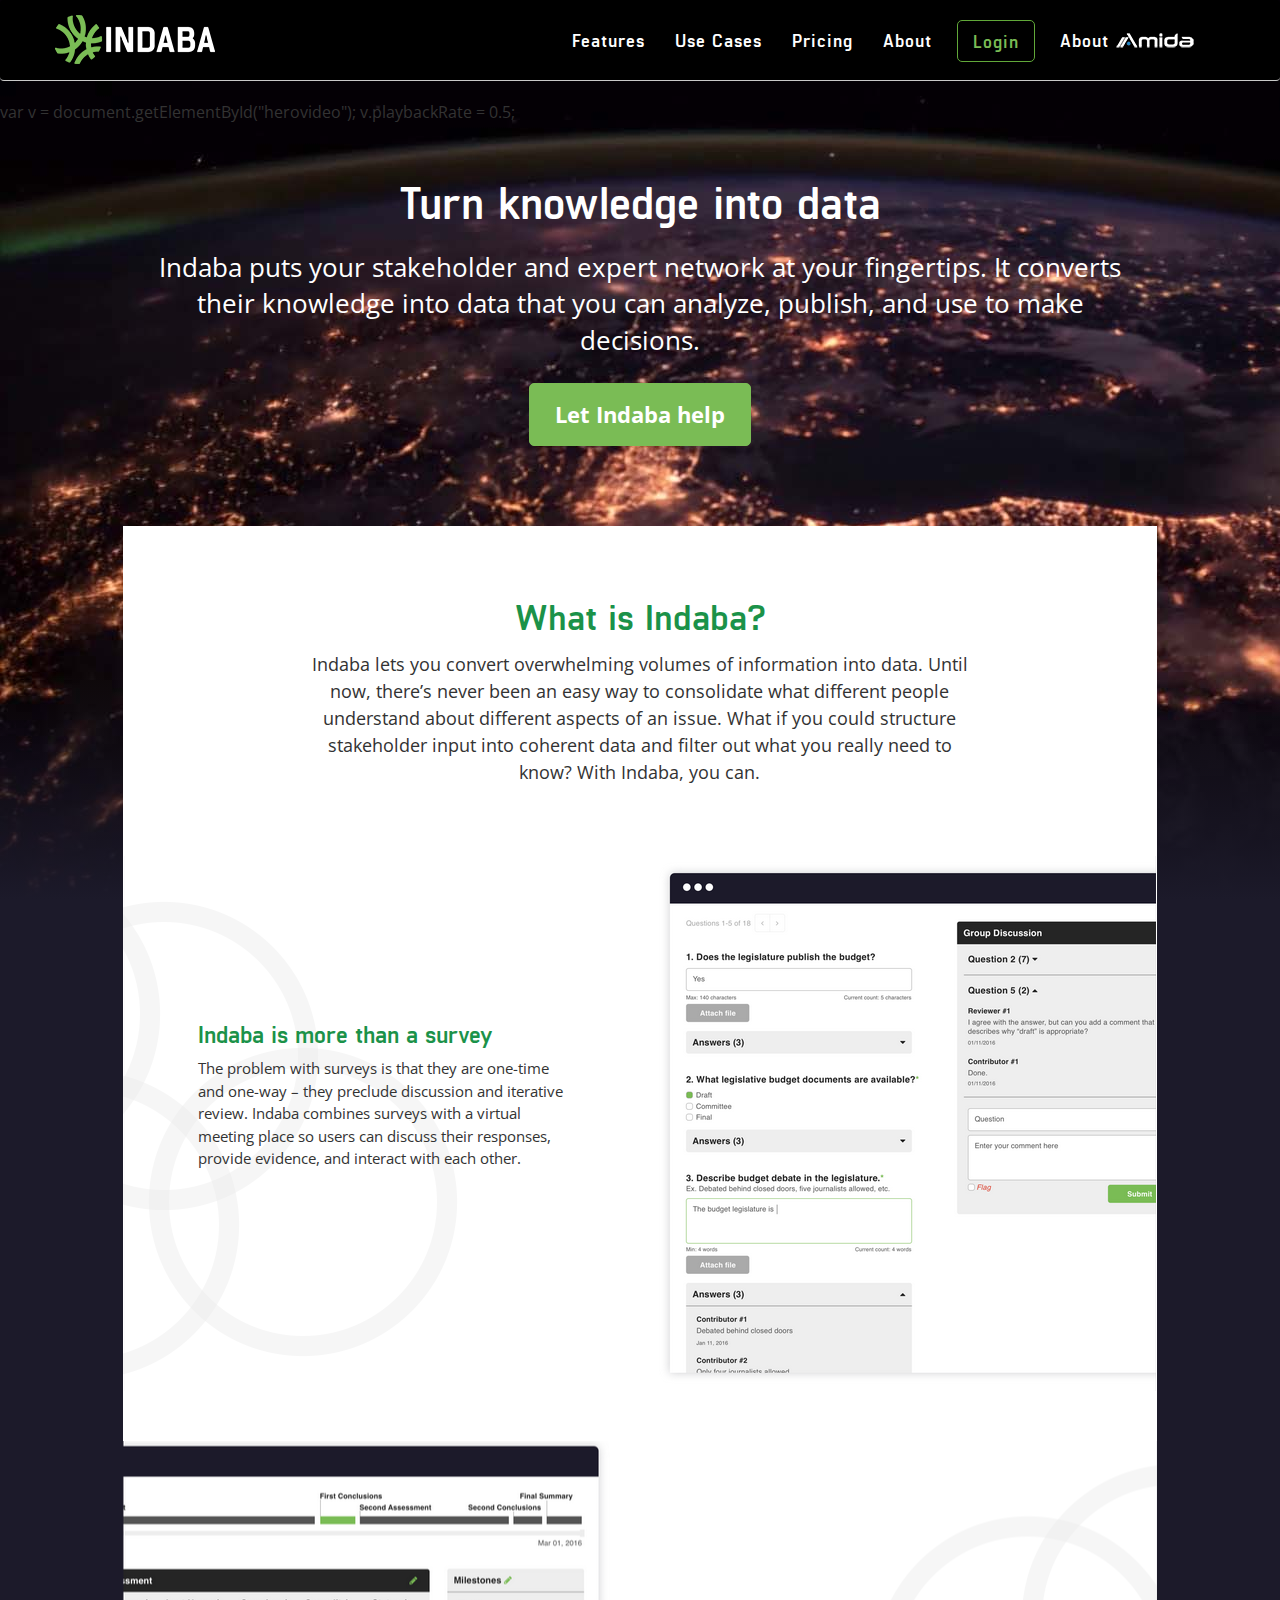
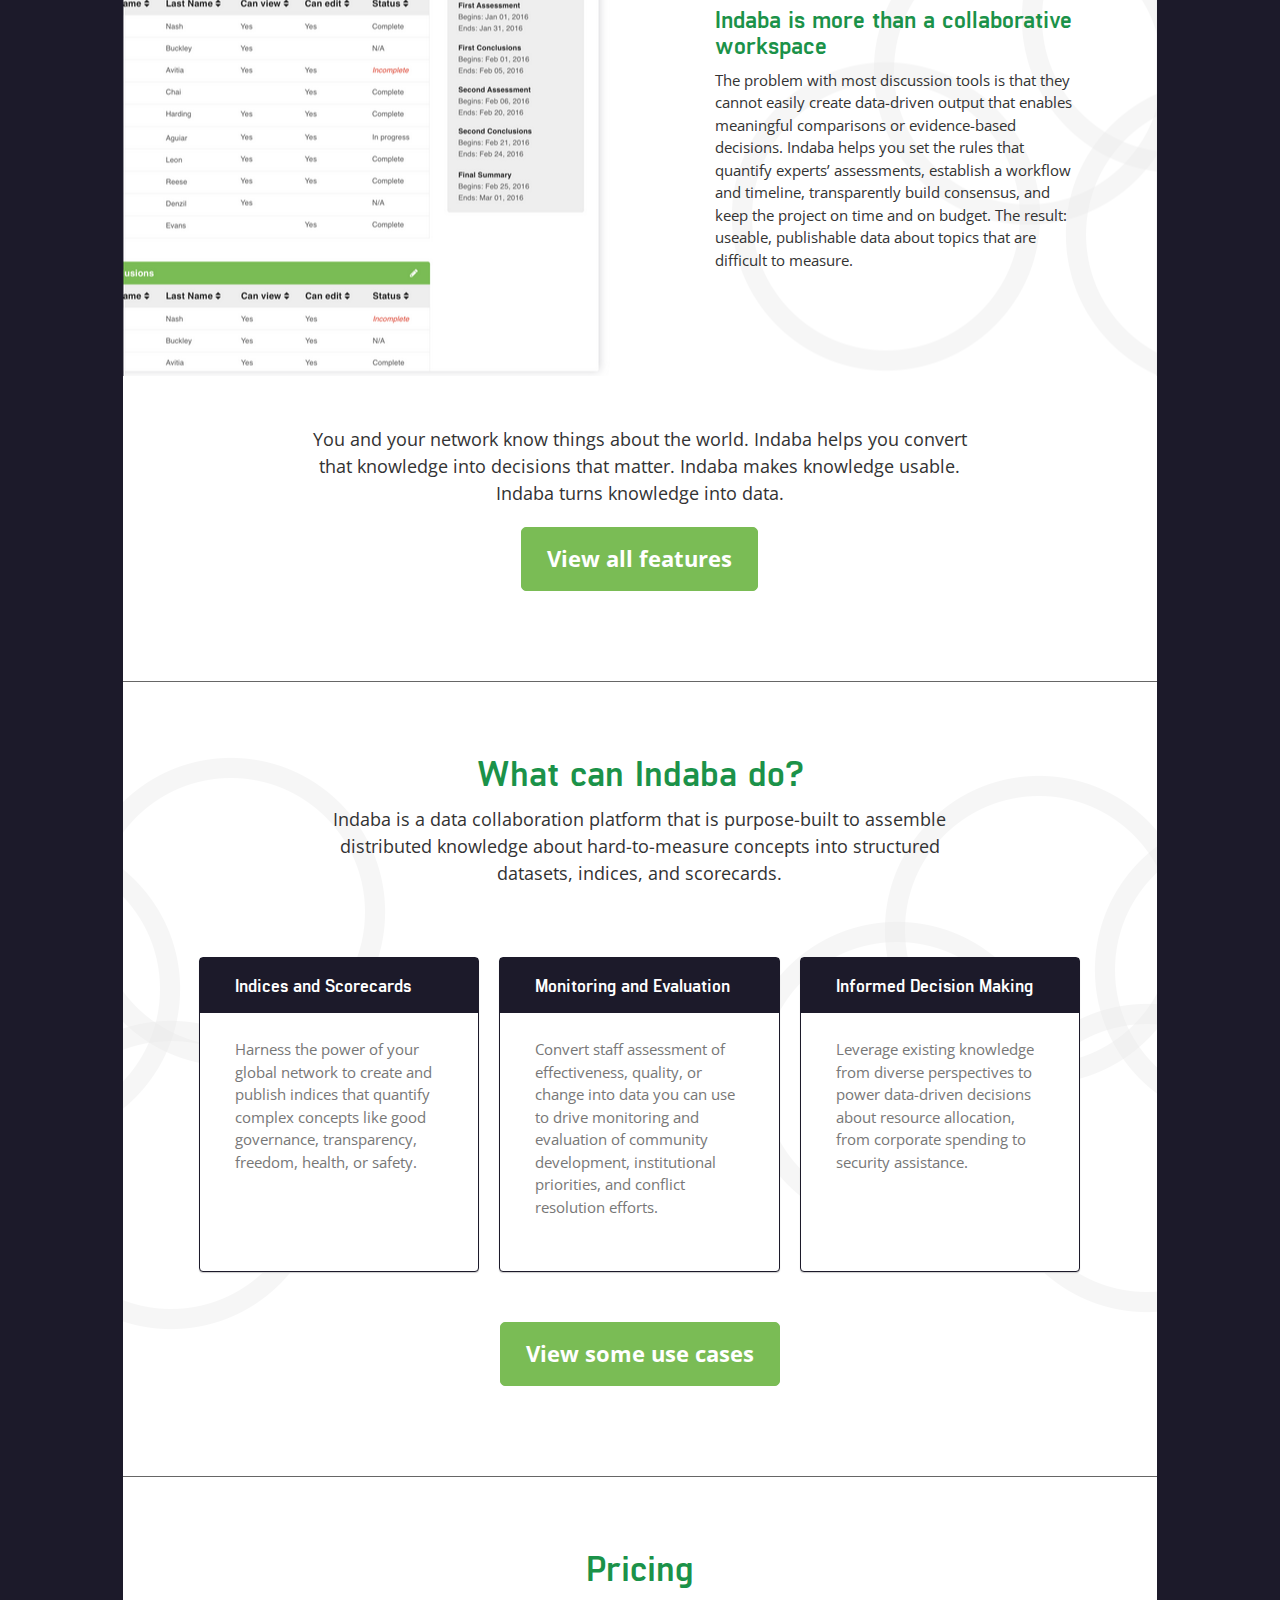
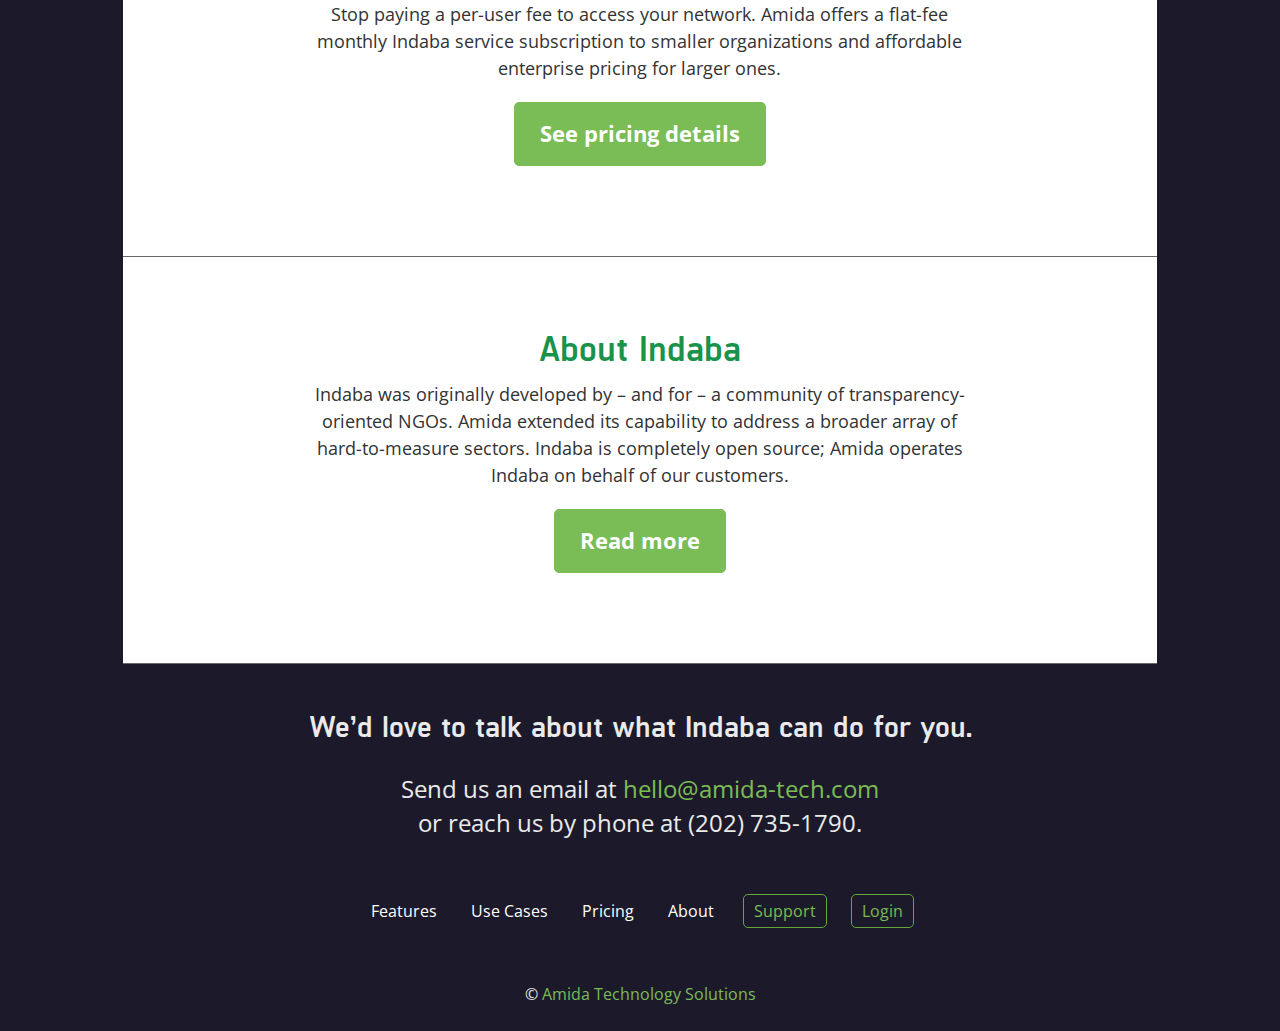
==== index.html @ a7d12096 "video slowdown" ====
<!DOCTYPE html>
<html lang="en">

<head>

    <meta charset="utf-8">
    <meta http-equiv="X-UA-Compatible" content="IE=edge">
    <meta name="viewport" content="width=device-width, initial-scale=1">
    <meta name="description" content="">
    <meta name="author" content="">

    <title>Indaba by Amida, Turn knowledge into data</title>

    <!-- Bootstrap Core CSS -->
    <link href="css/bootstrap.min.css" rel="stylesheet">

    <!-- Custom CSS -->
    <link href="css/agency.css" rel="stylesheet">

    <!-- Custom Fonts -->
    <link href='https://fonts.googleapis.com/css?family=Open+Sans:400,700&subset=latin,latin-ext' rel='stylesheet' type='text/css'>

    <!-- HTML5 Shim and Respond.js IE8 support of HTML5 elements and media queries -->
    <!-- WARNING: Respond.js doesn't work if you view the page via file:// -->
    <!--[if lt IE 9]>
        <script src="https://oss.maxcdn.com/libs/html5shiv/3.7.0/html5shiv.js"></script>
        <script src="https://oss.maxcdn.com/libs/respond.js/1.4.2/respond.min.js"></script>
    <![endif]-->

</head>

<body id="page-top" class="index">

    <!-- Navigation -->
    <nav class="navbar navbar-default">
        <div class="container">
            <!-- Brand and toggle get grouped for better mobile display -->
            <div class="navbar-header page-scroll">
                <button type="button" class="navbar-toggle" data-toggle="collapse" data-target="#bs-example-navbar-collapse-1">
                    <span class="sr-only">Toggle navigation</span>
                    <span class="icon-bar"></span>
                    <span class="icon-bar"></span>
                    <span class="icon-bar"></span>
                </button>
                <a class="navbar-brand page-scroll" href="index.html"><img src="img/logo.png"></a>
            </div>

            <!-- Collect the nav links, forms, and other content for toggling -->
            <div class="collapse navbar-collapse" id="bs-example-navbar-collapse-1">
                <ul class="nav navbar-nav navbar-right">
                   <li>
                        <a href="features.html">Features </a>
                    </li>
                    <li>
                        <a href="usecases.html">Use Cases</a>
                    </li>
                    <li>
                        <a href="pricing.html">Pricing</a>
                    </li>
                    <li>
                        <a href="about.html">About</a>
                    </li>
                    <li>
                        <a class="green" href="https://app.indaba.amida-tech.com/">Login</a>
                    </li>
                    <li><a class="about" href="http://www.amida-tech.com">About <img src="img/logo-a.png"></a></li>
                </ul>
            </div>
            <!-- /.navbar-collapse -->
        </div>
        <!-- /.container-fluid -->
    </nav>

    <div class="video_back">
        <video autoplay loop poster="./assets/video/ffc-space.jpg" id="herovideo">
            <source src="assets/video/ffc-space.webmhd.webm" type="video/webm">
            <source src="assets/video/ffc-space.mp4" type="video/mp4">
        </video>
    </div>
    <div class="shade"></div>
    <javascript>
        var v = document.getElementById("herovideo");
        v.playbackRate = 0.5;
    </javascript>

<div class="wrapper">

    <!-- Header -->
    <header>
        <div class="container">
            <div class="intro-text">
                
                <div class="intro-heading">Turn knowledge into data</div>
                <div class="intro-lead-in">Indaba puts your stakeholder and expert network at your fingertips. It converts their knowledge into data that you can analyze, publish, and use to make decisions.</div>
                <a href="#services" class="page-scroll btn btn-xl">Let Indaba help</a>
            </div>
        </div>
    </header>

    <div class="content_wrapper">

    <!-- Features  Section -->
    <section id="features">
        <div class="container">
            <div class="row">
                <div class="col-lg-12 text-center">
                    <h2 class="section-heading">What is Indaba?</h2>
                </div>
            </div>
            <div class="row text-center">
                <div class="col-md-8 col-md-offset-2">
                    <p class="large">Indaba lets you convert overwhelming volumes of information into data. Until now, there’s never been an easy way to consolidate what different people understand about different aspects of an issue. What if you could structure stakeholder input into coherent data and filter out what you really need to know? With Indaba, you can.</p>
                </div>
            </div>
            <div class="row about1 margin-top-50">
                <div class="col-md-6 col-sm-7">
                    <h3>Indaba is more than a survey</h3>
                    <p>The problem with surveys is that they are one-time and one-way – they preclude discussion and iterative review. Indaba combines surveys with a virtual meeting place so users can discuss their responses, provide evidence, and interact with each other.</p>
                </div>
            </div>
            <div class="row about2 margin-top-50">
                <div class="col-md-6 col-sm-7 col-md-offset-6 col-sm-offset-5">
                    <h3>Indaba is more than a collaborative workspace</h3>
                    <p>The problem with most discussion tools is that they cannot easily create data-driven output that enables meaningful comparisons or evidence-based decisions. Indaba helps you set the rules that quantify experts’ assessments, establish a workflow and timeline, transparently build consensus, and keep the project on time and on budget. The result: useable, publishable data about topics that are difficult to measure.</p>
                </div>
            </div>

            <div class="row text-center margin-top-50">
                <div class="col-md-8 col-md-offset-2">
                    <p class="large">You and your network know things about the world. Indaba helps you convert that knowledge into decisions that matter. Indaba makes knowledge usable. Indaba turns knowledge into data.</p>
                    <p><a href="features.html" class="btn btn-xl">View all features</a></p>
                </div>
            </div>
        </div>
    </section>

    <!-- Use Cases Section -->
    <section id="services">
        <div class="container">
            <div class="row">
                <div class="col-lg-12 text-center">
                    <h2 class="section-heading">What can Indaba do?</h2>
                </div>
            </div>
            <div class="row text-center">
                <div class="col-md-8 col-md-offset-2">
                    <p class="large">Indaba is a data collaboration platform that is purpose-built to assemble distributed knowledge about hard-to-measure concepts into structured datasets, indices, and scorecards.</p>
                </div>
            </div>
            <div class="row text-center service_items">
                <div class="col-md-4 service_item">
                    <h4 class="item-heading">Indices and Scorecards</h4>
                    <p class="text-muted">Harness the power of your global network to create and publish indices that quantify complex concepts like good governance, transparency, freedom, health, or safety.</p>
                </div>
                <div class="col-md-4 service_item">
                    <h4 class="item-heading">Monitoring and Evaluation</h4>
                    <p class="text-muted">Convert staff assessment of effectiveness, quality, or change into data you can use to drive monitoring and evaluation of community development, institutional priorities, and conflict resolution efforts.</p>
                </div>
                <div class="col-md-4 service_item">
                    <h4 class="item-heading">Informed Decision Making</h4>
                    <p class="text-muted">Leverage existing knowledge from diverse perspectives to power data-driven decisions about resource allocation, from corporate spending to security assistance.</p>
                </div>
            </div>
            <div class="row text-center">
                <div class="col-md-6 col-md-offset-3">
                    <p><a href="usecases.html" class="btn btn-xl">View some use cases</a></p>
                </div>
            </div>
        </div>
    </section>

    <!-- Pricing Section -->
    <section id="pricing">
        <div class="container">
            <div class="row">
                <div class="col-lg-12 text-center">
                    <h2 class="section-heading">Pricing</h2>
                </div>
            </div>
            <div class="row text-center">
                <div class="col-md-8 col-md-offset-2">
                    <p class="large">Stop paying a per-user fee to access your network. Amida offers a flat-fee monthly Indaba service subscription to smaller organizations and affordable enterprise pricing for larger ones.</p>
                </div>
            </div>
            <div class="row text-center">
                <div class="col-md-6 col-md-offset-3">
                    <p><a href="pricing.html" class="btn btn-xl">See pricing details</a></p>
                </div>
            </div>
        </div>
    </section>

    <!-- About Indaba Section -->
    <section id="about">
        <div class="container">
            <div class="row">
                <div class="col-lg-12 text-center">
                    <h2 class="section-heading">About Indaba</h2>
                </div>
            </div>
            <div class="row text-center">
                <div class="col-md-8 col-md-offset-2">
                    <p class="large">Indaba was originally developed by – and for – a community of transparency-oriented NGOs. Amida extended its capability to address a broader array of hard-to-measure sectors. Indaba is completely open source; Amida operates Indaba on behalf of our customers.</p>
                </div>
            </div>
            <div class="row text-center">
                <div class="col-md-6 col-md-offset-3">
                    <p><a href="about.html" class="btn btn-xl">Read more</a></p>
                </div>
            </div>
        </div>
    </section>
    



    </div>

<!--  Content wrapper -->


    <footer>
        <div class="container">

            <div class="row">
                <div class="col-lg-12 text-center">
                    <h2 class="section-heading">We’d love to talk about what Indaba can do for you.</h2>
                </div>
            </div>

            <div class="row text-center">
                <div class="col-md-8 col-md-offset-2">
                    <div class="footer_text">Send us an email at <a href="mailto:hello@amida-tech.com">hello@amida-tech.com</a><br>
                        or reach us by phone at (202) 735-1790. 
                    </div>
                </div>
                <div class="col-md-12">
                    <div class="footer_menu">
                            <a href="features.html">Features </a>
                            <a href="usecases.html">Use Cases</a>
                            <a href="pricing.html">Pricing</a>
                            <a href="about.html">About</a>
                            <a class="green" href="https://indaba.zendesk.com/">Support</a>
                            <a class="green" href="https://app.indaba.amida-tech.com/">Login</a>
                    </div>
                </div>

                <div class="col-md-12">© <a href="http://www.amida-tech.com">Amida Technology Solutions</a> </div>
              
            </div>

        </div>
    </footer>

</div>

    <!-- jQuery -->
    <script src="js/jquery.js"></script>

    <!-- Bootstrap Core JavaScript -->
    <script src="js/bootstrap.min.js"></script>

    
</body>

</html>
---- css/agency.css ----
/*!
 * Agency v1.0.7 (http://startbootstrap.com/template-overviews/agency)
 * Copyright 2013-2016 Start Bootstrap
 * Licensed under MIT (https://github.com/BlackrockDigital/startbootstrap/blob/gh-pages/LICENSE)
 */

@font-face {
  font-family: 'ManifoldBold';

  src: url('../fonts/ManifoldCF-Bold.eot');
  src: url('../fonts/ManifoldCF-Bold.eot?#iefix') format('embedded-opentype'), 
        url('../fonts/ManifoldCF-Bold.woff2') format('woff2'), 
        url('../fonts/ManifoldCF-Bold.woff') format('woff'), 
        url('../fonts/ManifoldCF-Bold.ttf') format('truetype');
}

@font-face {
  font-family: 'ManifoldRegular';

  src: url('../fonts/ManifoldCF-Regular.eot');
  src: url('../fonts/ManifoldCF-Regular.eot?#iefix') format('embedded-opentype'), 
        url('../fonts/ManifoldCF-Regular.woff2') format('woff2'), 
        url('../fonts/ManifoldCF-Regular.woff') format('woff'), 
        url('../fonts/ManifoldCF-Regular.ttf') format('truetype');
}

body {
  overflow-x: hidden;
  font-family: "Open Sans", Helvetica, Arial, sans-serif;
  font-size:16px;
  background:#1c1a2a;
  background-size:contain;
}
.text-muted {
  color: #777777;
}
.text-primary {
  color: #7abc55;
}
p {
  font-size: 15px;
  line-height: 1.5;
}
p.large {
  font-size: 18px;
}
a,
a:hover,
a:focus,
a:active,
a.active {
  outline: none;
}
a {
  color: #7abc55;
}
a:hover,
a:focus,
a:active,
a.active {
  color: #888;
  text-decoration:none;
}
h1,
h2,
h3,
h4,
h5,
h6 {
  font-family: "ManifoldBold", Helvetica, Arial, sans-serif;
}
.img-centered {
  margin: 0 auto;
}
.bg-light-gray {
  background-color: #f7f7f7;
}
.bg-darkest-gray {
  background-color: #222222;
}
.btn-primary {
  color: #ffffff;
  background-color: #7abc55;
  border-color: #7abc55;
  font-family: "ManifoldBold", Helvetica, Arial, sans-serif;
  text-transform: uppercase;
}
.btn-primary:hover,
.btn-primary:focus,
.btn-primary:active,
.btn-primary.active,
.open .dropdown-toggle.btn-primary {
  color: #ffffff;
  background-color: #61a839;
  border-color: #61a839;
}
.btn-primary:active,
.btn-primary.active,
.open .dropdown-toggle.btn-primary {
  background-image: none;
}
.btn-primary.disabled,
.btn-primary[disabled],
fieldset[disabled] .btn-primary,
.btn-primary.disabled:hover,
.btn-primary[disabled]:hover,
fieldset[disabled] .btn-primary:hover,
.btn-primary.disabled:focus,
.btn-primary[disabled]:focus,
fieldset[disabled] .btn-primary:focus,
.btn-primary.disabled:active,
.btn-primary[disabled]:active,
fieldset[disabled] .btn-primary:active,
.btn-primary.disabled.active,
.btn-primary[disabled].active,
fieldset[disabled] .btn-primary.active {
  background-color: #7abc55;
  border-color: #7abc55;
}
.btn-primary .badge {
  color: #7abc55;
  background-color: #ffffff;
}
.btn-xl {
  color: #ffffff;
  background-color: #7abc55;
  border-color: #7abc55;
  font-family: "Open Sans", Helvetica, Arial, sans-serif;
  border-radius: 5px;
  font-size: 22px;
  font-weight: 700;
  padding: 15px 25px;
  display:inline-block;
}
.btn-xl:hover,
.btn-xl:focus,
.btn-xl:active,
.btn-xl.active,
.open .dropdown-toggle.btn-xl {
  color: #ffffff;
  background-color: #61a839;
  border-color: #61a839;
}
.btn-xl:active,
.btn-xl.active,
.open .dropdown-toggle.btn-xl {
  background-image: none;
}
.btn-xl.disabled,
.btn-xl[disabled],
fieldset[disabled] .btn-xl,
.btn-xl.disabled:hover,
.btn-xl[disabled]:hover,
fieldset[disabled] .btn-xl:hover,
.btn-xl.disabled:focus,
.btn-xl[disabled]:focus,
fieldset[disabled] .btn-xl:focus,
.btn-xl.disabled:active,
.btn-xl[disabled]:active,
fieldset[disabled] .btn-xl:active,
.btn-xl.disabled.active,
.btn-xl[disabled].active,
fieldset[disabled] .btn-xl.active {
  background-color: #7abc55;
  border-color: #7abc55;
}
.btn-xl .badge {
  color: #7abc55;
  background-color: #ffffff;
}

@media(max-width:768px){
  .btn-xl {
  border-radius: 5px;
  font-size: 21px;
  padding: 16px 20px;
}
}

.navbar-default {
  background-color: #1c1a2a;
  border-color: transparent;
}
.navbar-default .navbar-brand {
  color: #7abc55;
}
.navbar-default .navbar-brand:hover,
.navbar-default .navbar-brand:focus,
.navbar-default .navbar-brand:active,
.navbar-default .navbar-brand.active {
  color: #fec503;
}
.navbar-default .navbar-collapse {
  border-color: rgba(255, 255, 255, 0.02);
}
.navbar-default .navbar-toggle {
  background-color: #1c1a2a;
  border-color: #7abc55;
}
.navbar-default .navbar-toggle .icon-bar {
  background-color: white;
}
.navbar-default .navbar-toggle:hover,
.navbar-default .navbar-toggle:focus {
  background-color: #1c1a2a;
}

.navbar-nav{ margin-top:5px; }

.navbar-default .nav li a {
  font-family: "ManifoldBold", Helvetica, Arial, sans-serif;
  font-size:18px;
  letter-spacing: 1px;
  color: white;
  padding:10px 15px;
}
.navbar-default .nav li a:hover,
.navbar-default .nav li a:focus {
  color: #888;
  outline: none;
}
.navbar-default .navbar-nav > .active > a {
  border-radius: 0;
  color: #ccc;
  background-color:transparent;
}
.navbar-default .navbar-nav > .active > a:hover,
.navbar-default .navbar-nav > .active > a:focus {
  color: white;
  background-color: #61a839;
}

.navbar-brand{ padding:6px 0 0 6px; }
.navbar-brand img{ width:120px; }

@media (min-width: 768px) {
  .navbar-default {
    background-color: #000;
    padding: 15px 0;
    -webkit-transition: padding 0.3s;
    -moz-transition: padding 0.3s;
    transition: padding 0.3s;
    border: none;
    border-bottom:1px solid #c9c9c9;
  }

  .navbar-brand{ padding:0; }
  .navbar-default .navbar-brand img{ width:auto; }

  .navbar-default .navbar-nav > .active > a {
    border-radius: 3px;
  }

  .navbar-default .nav li a.green, .footer_menu a.green{ border:1px solid #61a839;border-radius:5px;margin:0 10px;  }

  .navbar-default .nav li a.about{ color:#fff; }
    .navbar-default .nav li a.about img{ margin-bottom:4px; }

  .navbar-default.navbar-shrink {
    background-color: #1c1a2a;
    padding: 10px 0;
  }
  .navbar-default.navbar-shrink .navbar-brand {
    font-size: 1.5em;
  }
}
header {
  text-align: center;
  color: white;
  min-height:375px;
}
header .intro-text {
  padding-top: 100px;
  padding-bottom: 50px;
}
header .intro-text .intro-lead-in {
  font-family: "Open Sans", Helvetica, Arial, sans-serif;
  font-size: 22px;
  line-height: 140%;
  margin-bottom: 25px;
}
header .intro-text .intro-heading {
  font-family: "ManifoldBold", Helvetica, Arial, sans-serif;
  font-size: 50px;
  line-height: 50px;
  margin-bottom: 25px;
}
@media (min-width: 768px) {
  header .intro-text {
    padding-top: 40px;
    padding-bottom: 80px;
  }
  header .intro-text .intro-lead-in {
    font-family: "Open Sans", Helvetica, Arial, sans-serif;
    font-size: 26px;
    margin-bottom: 25px;
  }
  header .intro-text .intro-heading {
    font-family: font-family: "ManifoldBold", Helvetica, Arial, sans-serif;
    font-size: 45px;
    line-height: 75px;
    margin-bottom: 10px;
  }
}
section {
  padding: 50px 0;
  border-bottom:1px solid #666;
}
section h2.section-heading {
  font-size: 36px;
  margin-top: 0;
  margin-bottom: 15px;
  color:#1b9249;
}
section h3 {
  color:#1b9249;
}

@media (min-width: 768px) {
  section {
    padding: 70px 0;
  }
}

#portfolio .portfolio-item {
  margin: 0 0 15px;
  right: 0;
}
#portfolio .portfolio-item .portfolio-link {
  display: block;
  position: relative;
  max-width: 400px;
  margin: 0 auto;
}
#portfolio .portfolio-item .portfolio-link .portfolio-hover {
  background: rgba(254, 209, 54, 0.9);
  position: absolute;
  width: 100%;
  height: 100%;
  opacity: 0;
  transition: all ease 0.5s;
  -webkit-transition: all ease 0.5s;
  -moz-transition: all ease 0.5s;
}
#portfolio .portfolio-item .portfolio-link .portfolio-hover:hover {
  opacity: 1;
}
#portfolio .portfolio-item .portfolio-link .portfolio-hover .portfolio-hover-content {
  position: absolute;
  width: 100%;
  height: 20px;
  font-size: 20px;
  text-align: center;
  top: 50%;
  margin-top: -12px;
  color: white;
}
#portfolio .portfolio-item .portfolio-link .portfolio-hover .portfolio-hover-content i {
  margin-top: -12px;
}
#portfolio .portfolio-item .portfolio-link .portfolio-hover .portfolio-hover-content h3,
#portfolio .portfolio-item .portfolio-link .portfolio-hover .portfolio-hover-content h4 {
  margin: 0;
}
#portfolio .portfolio-item .portfolio-caption {
  max-width: 400px;
  margin: 0 auto;
  background-color: white;
  text-align: center;
  padding: 25px;
}
#portfolio .portfolio-item .portfolio-caption h4 {
  text-transform: none;
  margin: 0;
}
#portfolio .portfolio-item .portfolio-caption p {
  font-family: "Open Sans", Helvetica, Arial, sans-serif;
  font-style: italic;
  font-size: 16px;
  margin: 0;
}
#portfolio * {
  z-index: 2;
}
@media (min-width: 767px) {
  #portfolio .portfolio-item {
    margin: 0 0 30px;
  }
}
.timeline {
  list-style: none;
  padding: 0;
  position: relative;
}
.timeline:before {
  top: 0;
  bottom: 0;
  position: absolute;
  content: "";
  width: 2px;
  background-color: #f1f1f1;
  left: 40px;
  margin-left: -1.5px;
}
.timeline > li {
  margin-bottom: 50px;
  position: relative;
  min-height: 50px;
}
.timeline > li:before,
.timeline > li:after {
  content: " ";
  display: table;
}
.timeline > li:after {
  clear: both;
}
.timeline > li .timeline-panel {
  width: 100%;
  float: right;
  padding: 0 20px 0 100px;
  position: relative;
  text-align: left;
}
.timeline > li .timeline-panel:before {
  border-left-width: 0;
  border-right-width: 15px;
  left: -15px;
  right: auto;
}
.timeline > li .timeline-panel:after {
  border-left-width: 0;
  border-right-width: 14px;
  left: -14px;
  right: auto;
}
.timeline > li .timeline-image {
  left: 0;
  margin-left: 0;
  width: 80px;
  height: 80px;
  position: absolute;
  z-index: 100;
  background-color: #7abc55;
  color: white;
  border-radius: 100%;
  border: 7px solid #f1f1f1;
  text-align: center;
}
.timeline > li .timeline-image h4 {
  font-size: 10px;
  margin-top: 12px;
  line-height: 14px;
}
.timeline > li.timeline-inverted > .timeline-panel {
  float: right;
  text-align: left;
  padding: 0 20px 0 100px;
}
.timeline > li.timeline-inverted > .timeline-panel:before {
  border-left-width: 0;
  border-right-width: 15px;
  left: -15px;
  right: auto;
}
.timeline > li.timeline-inverted > .timeline-panel:after {
  border-left-width: 0;
  border-right-width: 14px;
  left: -14px;
  right: auto;
}
.timeline > li:last-child {
  margin-bottom: 0;
}
.timeline .timeline-heading h4 {
  margin-top: 0;
  color: inherit;
}
.timeline .timeline-heading h4.subheading {
  text-transform: none;
}
.timeline .timeline-body > p,
.timeline .timeline-body > ul {
  margin-bottom: 0;
}
@media (min-width: 768px) {
  .timeline:before {
    left: 50%;
  }
  .timeline > li {
    margin-bottom: 100px;
    min-height: 100px;
  }
  .timeline > li .timeline-panel {
    width: 41%;
    float: left;
    padding: 0 20px 20px 30px;
    text-align: right;
  }
  .timeline > li .timeline-image {
    width: 100px;
    height: 100px;
    left: 50%;
    margin-left: -50px;
  }
  .timeline > li .timeline-image h4 {
    font-size: 13px;
    margin-top: 16px;
    line-height: 18px;
  }
  .timeline > li.timeline-inverted > .timeline-panel {
    float: right;
    text-align: left;
    padding: 0 30px 20px 20px;
  }
}
@media (min-width: 992px) {
  .timeline > li {
    min-height: 150px;
  }
  .timeline > li .timeline-panel {
    padding: 0 20px 20px;
  }
  .timeline > li .timeline-image {
    width: 150px;
    height: 150px;
    margin-left: -75px;
  }
  .timeline > li .timeline-image h4 {
    font-size: 18px;
    margin-top: 30px;
    line-height: 26px;
  }
  .timeline > li.timeline-inverted > .timeline-panel {
    padding: 0 20px 20px;
  }
}
@media (min-width: 1200px) {
  .timeline > li {
    min-height: 170px;
  }
  .timeline > li .timeline-panel {
    padding: 0 20px 20px 100px;
  }
  .timeline > li .timeline-image {
    width: 170px;
    height: 170px;
    margin-left: -85px;
  }
  .timeline > li .timeline-image h4 {
    margin-top: 40px;
  }
  .timeline > li.timeline-inverted > .timeline-panel {
    padding: 0 100px 20px 20px;
  }
}
.team-member {
  text-align: center;
  margin-bottom: 50px;
}
.team-member img {
  margin: 0 auto;
  border: 7px solid white;
}
.team-member h4 {
  margin-top: 25px;
  margin-bottom: 0;
  text-transform: none;
}
.team-member p {
  margin-top: 0;
}
aside.clients img {
  margin: 50px auto;
}
section#contact {
  background-color: #222222;
  background-image: url('../img/map-image.png');
  background-position: center;
  background-repeat: no-repeat;
}
section#contact .section-heading {
  color: white;
}
section#contact .form-group {
  margin-bottom: 25px;
}
section#contact .form-group input,
section#contact .form-group textarea {
  padding: 20px;
}
section#contact .form-group input.form-control {
  height: auto;
}
section#contact .form-group textarea.form-control {
  height: 236px;
}
section#contact .form-control:focus {
  border-color: #7abc55;
  box-shadow: none;
}
section#contact ::-webkit-input-placeholder {
  font-family: "Montserrat", "Helvetica Neue", Helvetica, Arial, sans-serif;
  text-transform: uppercase;
  font-weight: 700;
  color: #bbbbbb;
}
section#contact :-moz-placeholder {
  /* Firefox 18- */
  font-family: "Montserrat", "Helvetica Neue", Helvetica, Arial, sans-serif;
  text-transform: uppercase;
  font-weight: 700;
  color: #bbbbbb;
}
section#contact ::-moz-placeholder {
  /* Firefox 19+ */
  font-family: "Montserrat", "Helvetica Neue", Helvetica, Arial, sans-serif;
  text-transform: uppercase;
  font-weight: 700;
  color: #bbbbbb;
}
section#contact :-ms-input-placeholder {
  font-family: "Montserrat", "Helvetica Neue", Helvetica, Arial, sans-serif;
  text-transform: uppercase;
  font-weight: 700;
  color: #bbbbbb;
}
section#contact .text-danger {
  color: #e74c3c;
}
footer {
  padding: 25px 0;
  text-align: center;
  color:#eaeaea;
}

.btn:focus,
.btn:active,
.btn.active,
.btn:active:focus {
  outline: none;
}
.portfolio-modal .modal-content {
  border-radius: 0;
  background-clip: border-box;
  -webkit-box-shadow: none;
  box-shadow: none;
  border: none;
  min-height: 100%;
  padding: 100px 0;
  text-align: center;
}
.portfolio-modal .modal-content h2 {
  margin-bottom: 15px;
  font-size: 3em;
}
.portfolio-modal .modal-content p {
  margin-bottom: 30px;
}
.portfolio-modal .modal-content p.item-intro {
  margin: 20px 0 30px;
  font-family: "Open Sans", Helvetica, Arial, sans-serif;
  font-style: italic;
  font-size: 16px;
}
.portfolio-modal .modal-content ul.list-inline {
  margin-bottom: 30px;
  margin-top: 0;
}
.portfolio-modal .modal-content img {
  margin-bottom: 30px;
}
.portfolio-modal .close-modal {
  position: absolute;
  width: 75px;
  height: 75px;
  background-color: transparent;
  top: 25px;
  right: 25px;
  cursor: pointer;
}
.portfolio-modal .close-modal:hover {
  opacity: 0.3;
}
.portfolio-modal .close-modal .lr {
  height: 75px;
  width: 1px;
  margin-left: 35px;
  background-color: #222222;
  transform: rotate(45deg);
  -ms-transform: rotate(45deg);
  /* IE 9 */
  -webkit-transform: rotate(45deg);
  /* Safari and Chrome */
  z-index: 1051;
}
.portfolio-modal .close-modal .lr .rl {
  height: 75px;
  width: 1px;
  background-color: #222222;
  transform: rotate(90deg);
  -ms-transform: rotate(90deg);
  /* IE 9 */
  -webkit-transform: rotate(90deg);
  /* Safari and Chrome */
  z-index: 1052;
}
.portfolio-modal .modal-backdrop {
  opacity: 0;
  display: none;
}
::-moz-selection {
  text-shadow: none;
  background: #7abc55;
}
::selection {
  text-shadow: none;
  background: #7abc55;
}
img::selection {
  background: transparent;
}
img::-moz-selection {
  background: transparent;
}
body {
  webkit-tap-highlight-color: #7abc55;
}



.video_back{ 
    background:url('../img/background.jpg') top center no-repeat #1c1a2a;
    height: 100vh;
    left: 0;
    overflow: hidden;
    position: absolute;
    top: 0;
    width: 100vw;
    z-index: -2; }

.video_back video {
    min-height: 100vh;
    min-width: 100vw;
    position: absolute;
    top: 0;
    z-index: 0;
}



.shade {
    background: rgba(0, 0, 0, 0) linear-gradient(to bottom, rgba(28, 26, 42, 0) 0%, rgba(28, 26, 42, 0) 75%, rgba(28, 26, 42, 1) 100%) repeat scroll 0 0;
    height: 100vh;
    left: 0;
    position: absolute;
    top: 0;
    width: 100vw;
    z-index: -1;
}

.wrapper{ max-width:1034px;margin:auto; }
.content_wrapper{ background:#fff; }

section .container, header .container, footer .container{ width:100%; }

p {
    margin: 0 0 20px;
}

.green{ color: #7abc55 !important; }

.margin-top-50{ margin-top:50px; }
.float_right{ float:right; }

.about1, .about2{ min-height:535px; }
.about1>div, .about2>div{ padding:145px 75px 0; }

.feature{ min-height:568px; }
.feature>div{ padding:80px 75px 0; }

.usecase{ min-height:350px; }
.usecase>div{ padding:0px 75px 0; }
.usecase img{ max-width:100%;margin:100px auto 0; }


.about1{ background:url('../img/about/pic1.png') left no-repeat; }
.about2{ background:url('../img/about/pic2.png') right no-repeat; }

.feature1{ background:url('../img/feature1.png') left no-repeat; }
.feature2{ background:url('../img/feature2.png') right no-repeat; }
.feature3{ background:url('../img/feature3.png') left no-repeat; }
.feature4{ background:url('../img/feature4.png') right no-repeat; }

.usecase1{ background:url('../img/usecase1.png') left no-repeat; }
.usecase2{ background:url('../img/usecase3.png') right no-repeat; }

  

@media(max-width:768px){
  .about1, .feature1, .feature3{ background-image:none; }
  .about2, .feature2, .feature4{ background-image:none; }

  .about1, .about2, .feature{ min-height:100px;margin-top:0; }
  .about1>div, .about2>div{ padding:15px 35px 0; }
  .feature>div{ padding:15px 35px 0; }
  .usecase>div{ padding:0px 35px 0; }
  
}

@media(max-width:992px){
  .usecase img{ margin:0px auto 0; }
}


#services{ background:url('../img/services-back.png') center 70px no-repeat; }
#quick_features{ background:url('../img/features-back.png') center center no-repeat; }
#price_section{ background:url('../img/pricing-back.png') center center no-repeat; }
#open_source{ background:url('../img/os-back.png') center center no-repeat; }

.service_items{ width:90%;margin:50px auto; }
.price_items{ width:90%;margin:20px auto; }
  .service_item, .price_item{ border:1px solid #1c1a2a;border-radius:4px;box-shadow:0 1px 1px #ccc;padding:0;text-align:left;
            background:#fff; }
  .service_item{ min-height:315px; }
  .price_item{ min-height:270px; }
    .service_item .text-muted, .price_item .text-muted{ padding:25px 35px;margin:0; }
  .item-heading { background:#1c1a2a;padding:15px 35px;color:#fff;margin:0;line-height:140%;
                    font-family: "ManifoldBold", Helvetica, Arial, sans-serif; }
      .item-heading span{ font-size:24px; }

@media (min-width: 992px){
  .service_item{ width:31%;margin:0 1.15%; }
  .price_item{ width:47.5%;margin:0 1.25%; }
}

@media (max-width:992px){
  .service_item, .price_item{ margin-bottom:20px;min-height:auto; }
}

.basic_features>div{ padding-top:20px;font-size:18px; }

.open_source .btn-xl{ margin-top:15px;width:345px; }


.footer_text{ font-size:24px;padding-top:20px; }
.footer_menu{ padding:60px 0; }
  .footer_menu a{ padding:5px 10px;color:#fff;margin:0 5px; }
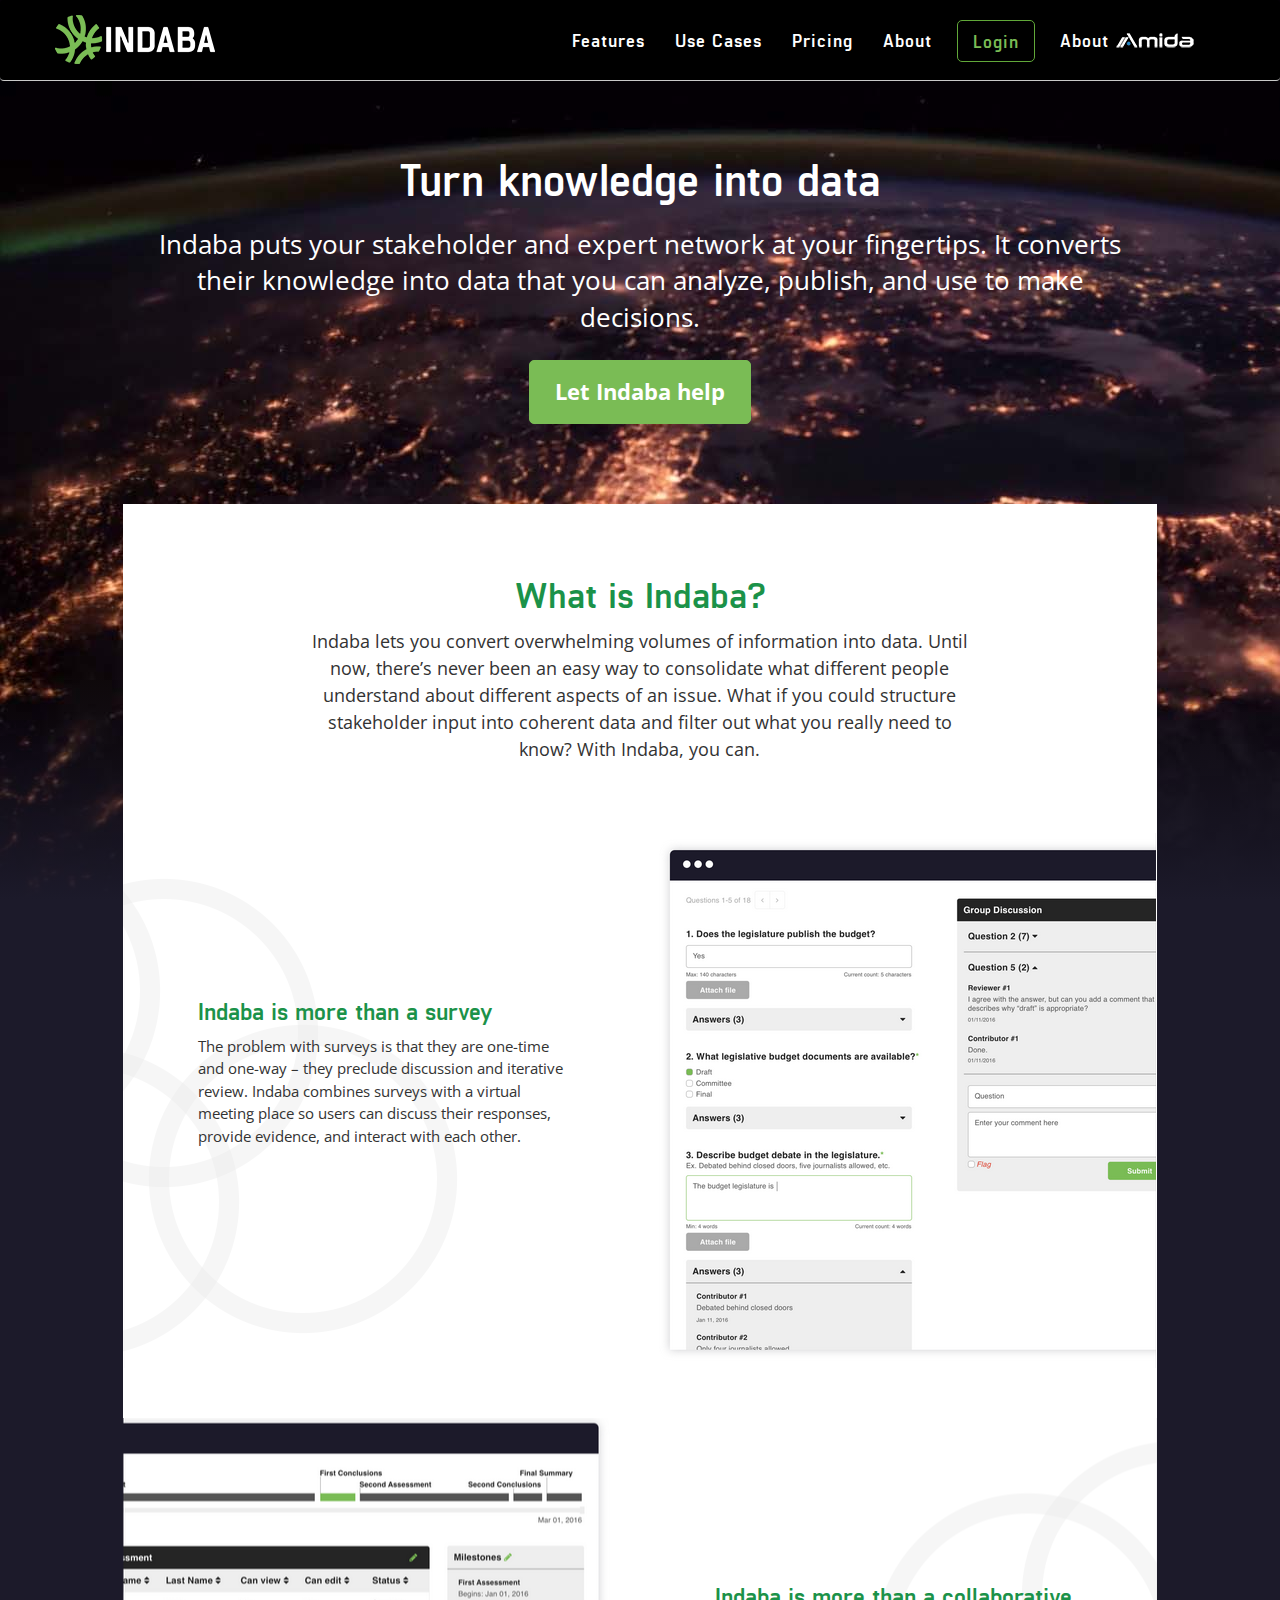
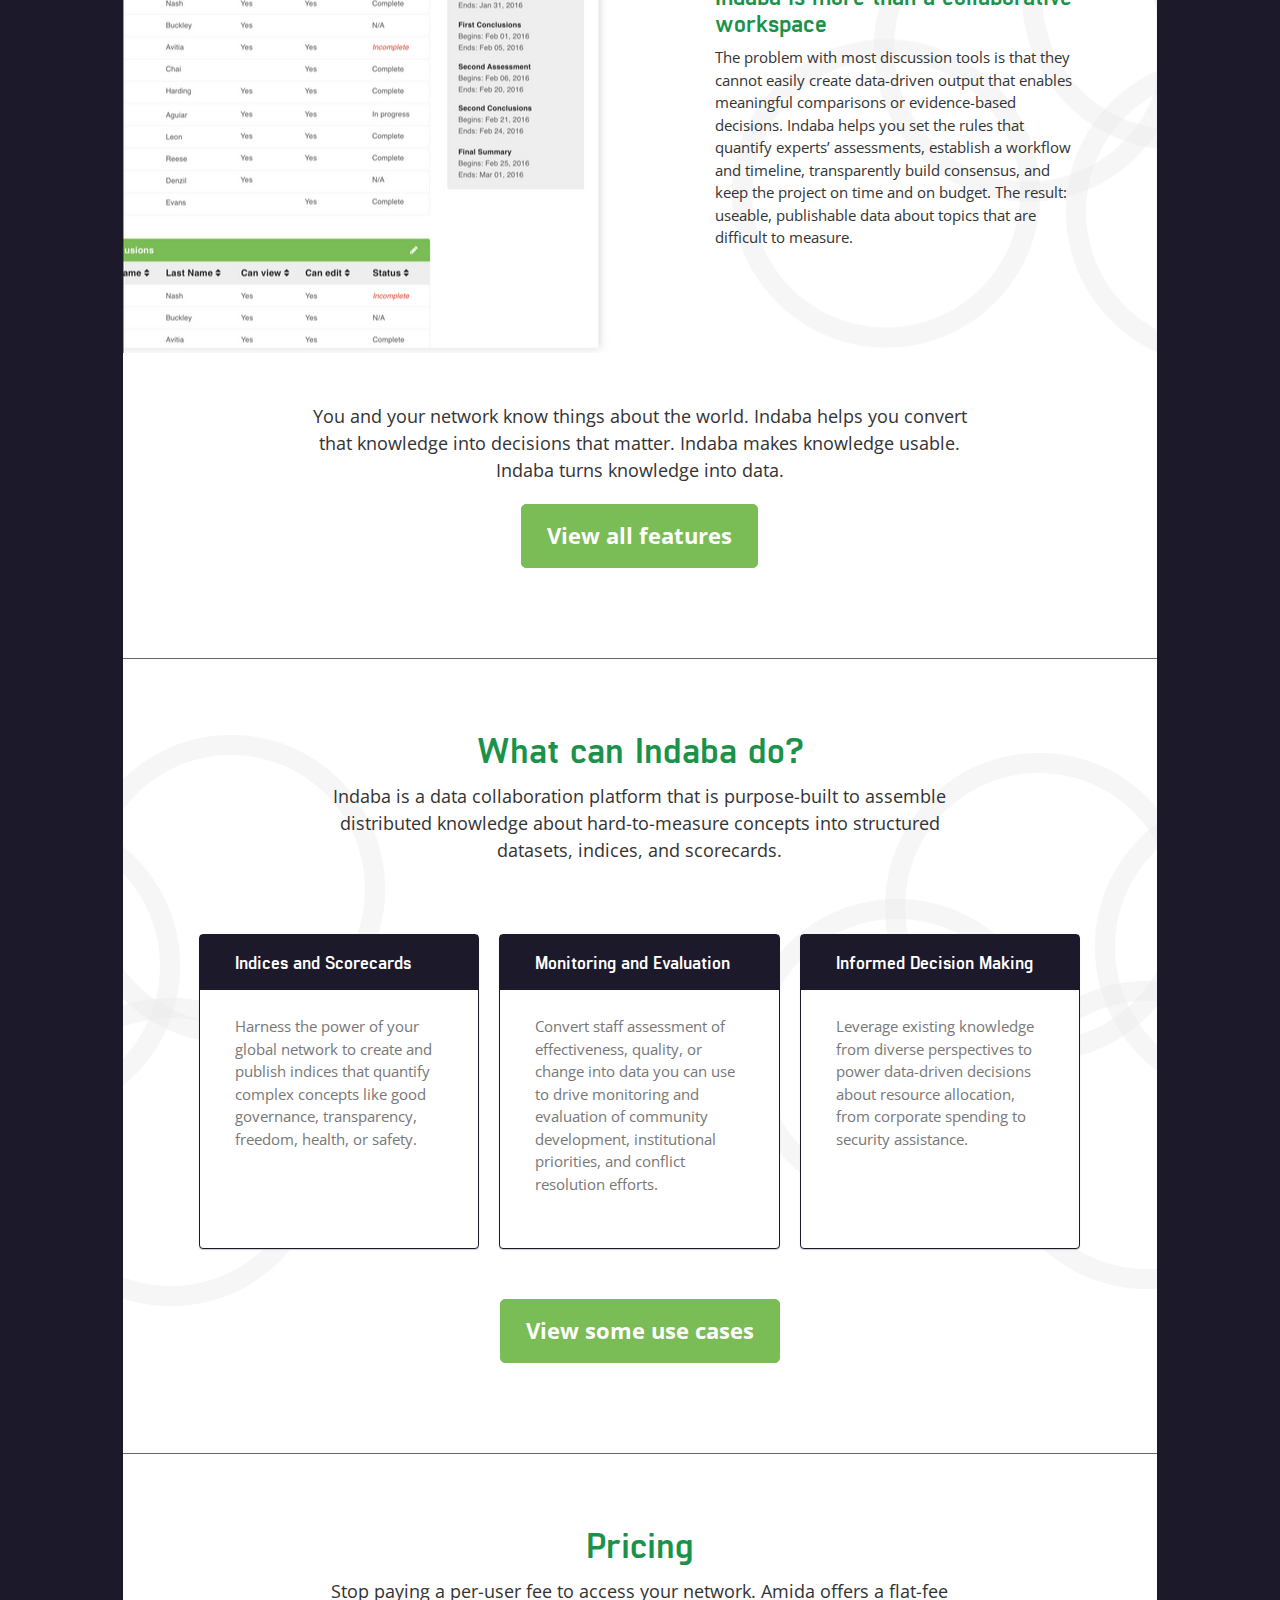
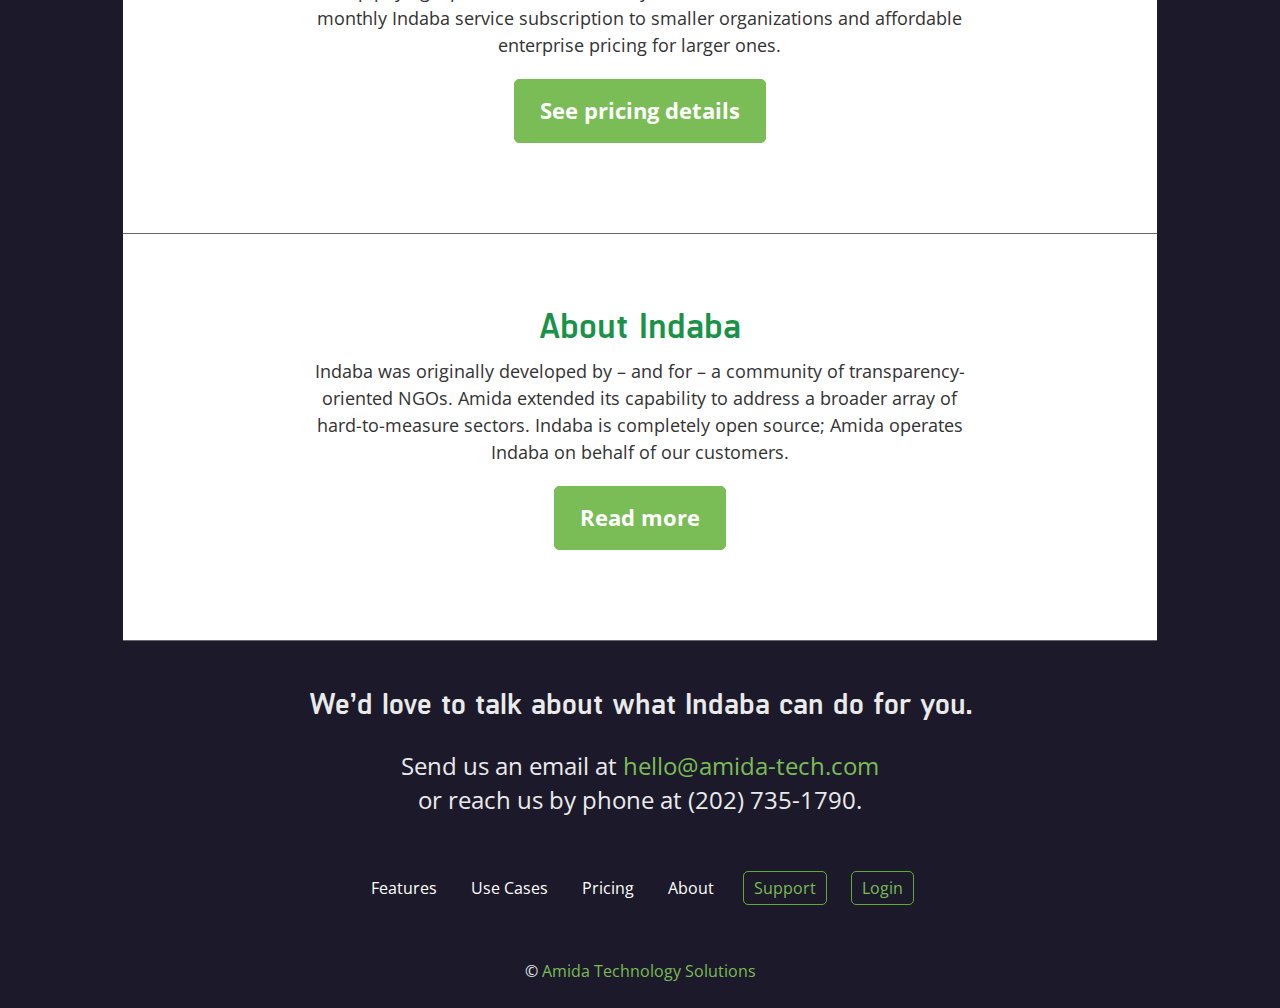
==== commit 1c30fe28: "Update index.html" ====
--- a/index.html
+++ b/index.html
@@ -73,15 +73,12 @@
 
     <div class="video_back">
         <video autoplay loop poster="./assets/video/ffc-space.jpg" id="herovideo">
-            <source src="assets/video/ffc-space.webmhd.webm" type="video/webm">
-            <source src="assets/video/ffc-space.mp4" type="video/mp4">
+            <!--source src="assets/video/ffc-space.webmhd.webm" type="video/webm"-->
+            <!--source src="assets/video/ffc-space.mp4" type="video/mp4"-->
         </video>
     </div>
     <div class="shade"></div>
-    <javascript>
-        var v = document.getElementById("herovideo");
-        v.playbackRate = 0.5;
-    </javascript>
+
 
 <div class="wrapper">
 
